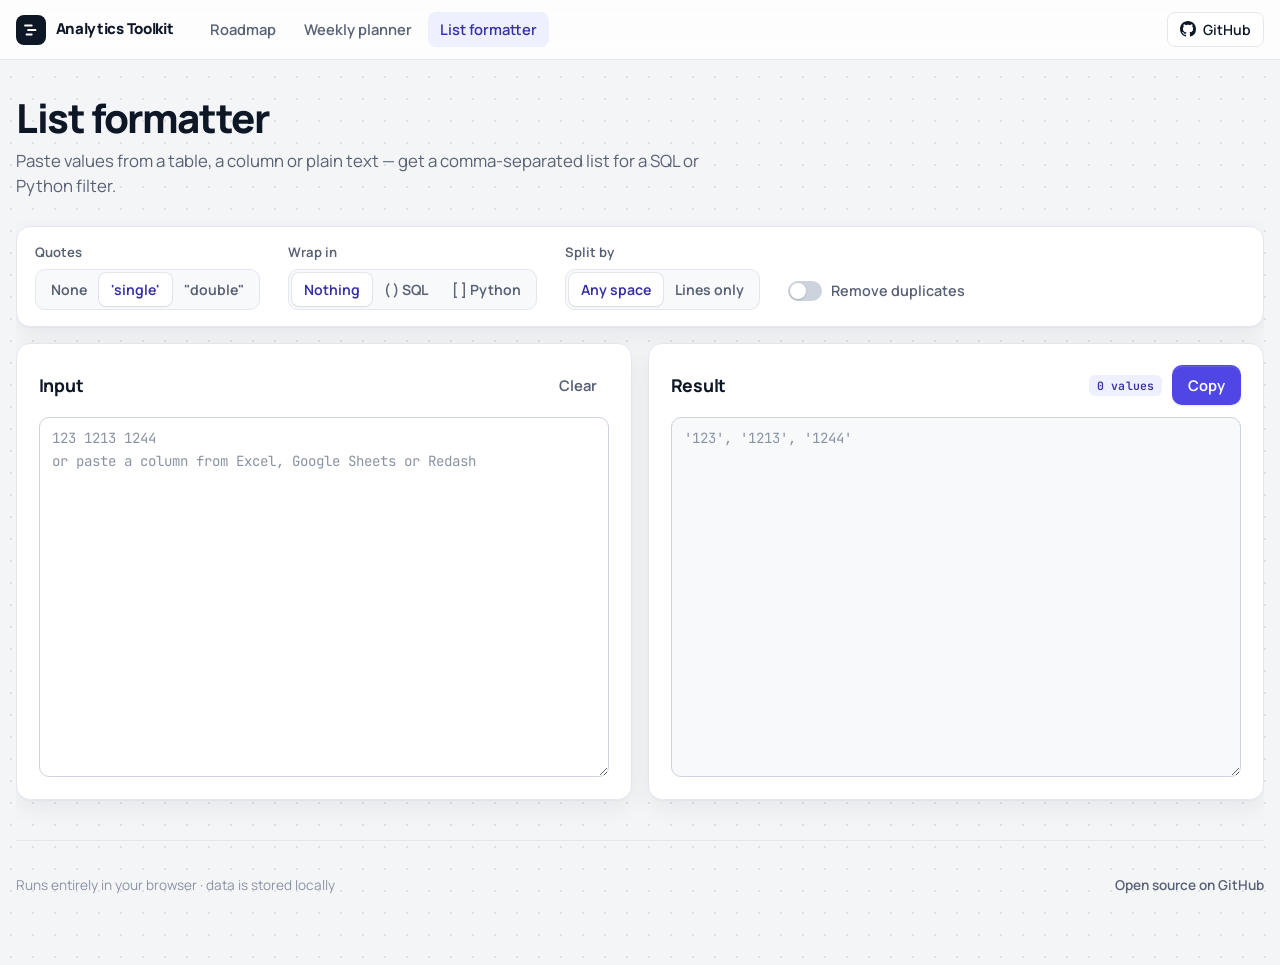
==== list.html @ 094d67ed "Turn the roadmap site into an analytics toolkit - Home page with links to every tool and a shared de" ====
<!DOCTYPE html>
<html lang="en">
<head>
  <meta charset="UTF-8">
  <meta name="viewport" content="width=device-width, initial-scale=1.0">
  <title>List formatter · Analytics Toolkit</title>
  <meta name="description" content="Paste a column or space-separated values and get a comma-separated list for SQL or Python filters.">
  <link rel="preconnect" href="https://fonts.googleapis.com">
  <link rel="preconnect" href="https://fonts.gstatic.com" crossorigin>
  <link href="https://fonts.googleapis.com/css2?family=JetBrains+Mono:wght@400;500;600&family=Manrope:wght@400;500;600;700;800&display=swap" rel="stylesheet">
  <link rel="stylesheet" href="css/base.css">
  <link rel="stylesheet" href="css/list.css">
</head>
<body>
  <header class="topnav">
    <div class="topnav-inner">
      <a class="brand" href="index.html">
        <span class="brand-mark" aria-hidden="true">
          <svg viewBox="0 0 24 24" fill="none" stroke="currentColor" stroke-width="2.4" stroke-linecap="round"><path d="M4 6h9M8 12h10M6 18h7"/></svg>
        </span>
        <span class="brand-name">Analytics Toolkit</span>
      </a>
      <nav class="nav-links" aria-label="Tools">
        <a href="roadmap.html">Roadmap</a>
        <a href="planner.html">Weekly planner</a>
        <a href="list.html" aria-current="page">List formatter</a>
      </nav>
      <span class="nav-spacer"></span>
      <a class="nav-github" href="https://github.com/Renarion/roadmap-toolkit" target="_blank" rel="noopener">
        <svg viewBox="0 0 16 16" fill="currentColor" aria-hidden="true"><path d="M8 0C3.58 0 0 3.58 0 8c0 3.54 2.29 6.53 5.47 7.59.4.07.55-.17.55-.38 0-.19-.01-.82-.01-1.49-2.01.37-2.53-.49-2.69-.94-.09-.23-.48-.94-.82-1.13-.28-.15-.68-.52-.01-.53.63-.01 1.08.58 1.23.82.72 1.21 1.87.87 2.33.66.07-.52.28-.87.51-1.07-1.78-.2-3.64-.89-3.64-3.95 0-.87.31-1.59.82-2.15-.08-.2-.36-1.02.08-2.12 0 0 .67-.21 2.2.82.64-.18 1.32-.27 2-.27.68 0 1.36.09 2 .27 1.53-1.04 2.2-.82 2.2-.82.44 1.1.16 1.92.08 2.12.51.56.82 1.27.82 2.15 0 3.07-1.87 3.75-3.65 3.95.29.25.54.73.54 1.48 0 1.07-.01 1.93-.01 2.2 0 .21.15.46.55.38A8.013 8.013 0 0016 8c0-4.42-3.58-8-8-8z"/></svg>
        <span>GitHub</span>
      </a>
    </div>
  </header>

  <div class="page">
    <header class="page-head">
      <h1>List formatter</h1>
      <p class="lead">Paste values from a table, a column or plain text — get a comma-separated list for a SQL or Python filter.</p>
    </header>

    <main class="list-tool">
      <section class="panel options" aria-label="Format options">
        <div class="option">
          <span class="field-label" id="quotes-label">Quotes</span>
          <div class="segmented" role="radiogroup" aria-labelledby="quotes-label">
            <label><input type="radio" name="quotes" value="none"><span>None</span></label>
            <label><input type="radio" name="quotes" value="single" checked><span>'single'</span></label>
            <label><input type="radio" name="quotes" value="double"><span>"double"</span></label>
          </div>
        </div>
        <div class="option">
          <span class="field-label" id="wrap-label">Wrap in</span>
          <div class="segmented" role="radiogroup" aria-labelledby="wrap-label">
            <label><input type="radio" name="wrap" value="none" checked><span>Nothing</span></label>
            <label><input type="radio" name="wrap" value="round"><span>( ) SQL</span></label>
            <label><input type="radio" name="wrap" value="square"><span>[ ] Python</span></label>
          </div>
        </div>
        <div class="option">
          <span class="field-label" id="split-label">Split by</span>
          <div class="segmented" role="radiogroup" aria-labelledby="split-label">
            <label title="Spaces, tabs, new lines, commas and semicolons"><input type="radio" name="split" value="any" checked><span>Any space</span></label>
            <label title="Keep spaces inside values, e.g. New York"><input type="radio" name="split" value="lines"><span>Lines only</span></label>
          </div>
        </div>
        <label class="switch"><input type="checkbox" id="dedupe"> Remove duplicates</label>
      </section>

      <div class="io">
        <section class="panel io-panel">
          <div class="io-head">
            <h2><label for="input">Input</label></h2>
            <button type="button" class="btn btn-ghost" id="clear-btn">Clear</button>
          </div>
          <textarea id="input" class="input io-text" spellcheck="false" placeholder="123 1213 1244&#10;or paste a column from Excel, Google Sheets or Redash"></textarea>
        </section>

        <section class="panel io-panel">
          <div class="io-head">
            <h2><label for="output">Result</label></h2>
            <span class="badge" id="count">0 values</span>
            <button type="button" class="btn btn-primary" id="copy-btn">Copy</button>
          </div>
          <textarea id="output" class="input io-text" readonly spellcheck="false" placeholder="'123', '1213', '1244'"></textarea>
        </section>
      </div>
    </main>

    <footer class="footer">
      <p>Runs entirely in your browser · data is stored locally</p>
      <p><a href="https://github.com/Renarion/roadmap-toolkit" target="_blank" rel="noopener">Open source on GitHub</a></p>
    </footer>
  </div>

  <p class="toast" id="toast" hidden role="status"></p>

  <script src="js/list.js"></script>
</body>
</html>
---- css/base.css ----
/*
 * Analytics Toolkit — shared design system.
 * Every page loads this file first; page styles only add layout and widgets.
 * Chart colors are read from the --chart-* tokens by js/roadmap.js, so keep them as hex.
 */

:root {
  --bg: #f4f5f7;
  --bg-dot: #dcdfe6;
  --surface: #ffffff;
  --surface-2: #f8f9fb;
  --ink: #0e1726;
  --ink-soft: #586174;
  --ink-faint: #8a93a3;
  --line: #e4e7ec;
  --line-strong: #cdd3dc;

  --accent: #4f46e5;
  --accent-deep: #3730a3;
  --accent-soft: #eef0ff;
  --accent-ring: rgba(79, 70, 229, 0.2);

  --danger: #d92d20;
  --danger-soft: #fef3f2;
  --success: #079455;
  --success-soft: #ecfdf3;

  --chart-bar: #4f46e5;
  --chart-bar-stroke: #3730a3;
  --chart-grid: #e4e7ec;
  --chart-axis: #8a93a3;
  --chart-band-a: #eef0ff;
  --chart-band-b: #f8f9fb;

  --font: "Manrope", system-ui, -apple-system, "Segoe UI", sans-serif;
  --mono: "JetBrains Mono", ui-monospace, SFMono-Regular, Menlo, monospace;

  --radius: 14px;
  --radius-sm: 10px;
  --radius-xs: 7px;
  --shadow-sm: 0 1px 2px rgba(16, 24, 40, 0.05);
  --shadow: 0 1px 2px rgba(16, 24, 40, 0.04), 0 8px 24px rgba(16, 24, 40, 0.06);
  --shadow-pop: 0 18px 48px rgba(16, 24, 40, 0.16);

  --max: 1560px;
  --form-max: 980px;
  --nav-h: 60px;
}

*,
*::before,
*::after {
  box-sizing: border-box;
}

html {
  scroll-behavior: smooth;
  overflow-x: hidden;
}

body {
  margin: 0;
  min-height: 100vh;
  overflow-x: hidden;
  font-family: var(--font);
  font-size: 15px;
  line-height: 1.5;
  color: var(--ink);
  background-color: var(--bg);
  background-image: radial-gradient(var(--bg-dot) 1px, transparent 1px);
  background-size: 22px 22px;
  -webkit-font-smoothing: antialiased;
}

button,
input,
textarea,
select {
  font: inherit;
  color: inherit;
}

button {
  cursor: pointer;
}

a {
  color: var(--accent);
  text-decoration: none;
}

a:hover {
  color: var(--accent-deep);
}

:focus-visible {
  outline: 2px solid var(--accent);
  outline-offset: 2px;
}

/* ---------- Top navigation ---------- */

.topnav {
  position: sticky;
  top: 0;
  z-index: 40;
  height: var(--nav-h);
  border-bottom: 1px solid var(--line);
  background: rgba(255, 255, 255, 0.82);
  backdrop-filter: saturate(1.4) blur(10px);
}

.topnav-inner {
  display: flex;
  align-items: center;
  gap: 1.5rem;
  width: min(100% - 2rem, var(--max));
  height: 100%;
  margin: 0 auto;
}

.brand {
  display: inline-flex;
  align-items: center;
  gap: 0.6rem;
  color: var(--ink);
  font-weight: 800;
  letter-spacing: -0.02em;
  white-space: nowrap;
}

.brand:hover {
  color: var(--ink);
}

.brand-mark {
  display: grid;
  place-items: center;
  width: 30px;
  height: 30px;
  border-radius: 8px;
  background: var(--ink);
  color: #fff;
}

.brand-mark svg {
  width: 18px;
  height: 18px;
}

.nav-links {
  display: flex;
  align-items: center;
  gap: 0.25rem;
  min-width: 0;
  overflow-x: auto;
}

.nav-links a {
  padding: 0.4rem 0.75rem;
  border-radius: 8px;
  color: var(--ink-soft);
  font-weight: 600;
  font-size: 0.92rem;
  white-space: nowrap;
}

.nav-links a:hover {
  background: var(--surface-2);
  color: var(--ink);
}

.nav-links a[aria-current="page"] {
  background: var(--accent-soft);
  color: var(--accent-deep);
}

.nav-spacer {
  flex: 1;
}

.nav-github {
  display: inline-flex;
  align-items: center;
  gap: 0.45rem;
  padding: 0.4rem 0.75rem;
  border: 1px solid var(--line);
  border-radius: 8px;
  background: var(--surface);
  color: var(--ink);
  font-weight: 600;
  font-size: 0.88rem;
  white-space: nowrap;
}

.nav-github:hover {
  border-color: var(--line-strong);
  color: var(--ink);
}

.nav-github svg {
  width: 16px;
  height: 16px;
}

/* ---------- Page shell ---------- */

.page {
  width: min(100% - 2rem, var(--max));
  max-width: 100%;
  margin: 0 auto;
  padding: 2.25rem 0 3.5rem;
  overflow-x: clip;
}

.page-head {
  margin-bottom: 1.75rem;
  animation: rise 0.45s ease both;
}

.eyebrow {
  display: inline-flex;
  align-items: center;
  gap: 0.5rem;
  margin: 0 0 0.75rem;
  color: var(--ink-soft);
  font-family: var(--mono);
  font-size: 0.75rem;
  font-weight: 600;
  letter-spacing: 0.08em;
  text-transform: uppercase;
}

.eyebrow::before {
  content: "";
  width: 8px;
  height: 8px;
  border-radius: 2px;
  background: var(--accent);
}

.page-head h1 {
  margin: 0 0 0.5rem;
  font-size: clamp(1.75rem, 3.2vw, 2.5rem);
  font-weight: 800;
  letter-spacing: -0.035em;
  line-height: 1.1;
}

.lead {
  margin: 0;
  max-width: 44rem;
  color: var(--ink-soft);
  font-size: 1.05rem;
}

.mono {
  font-family: var(--mono);
}

/* ---------- Surfaces ---------- */

.panel {
  min-width: 0;
  max-width: 100%;
  padding: 1.35rem;
  border: 1px solid var(--line);
  border-radius: var(--radius);
  background: var(--surface);
  box-shadow: var(--shadow);
  animation: rise 0.5s ease both;
}

.panel-head {
  display: flex;
  flex-wrap: wrap;
  align-items: center;
  justify-content: space-between;
  gap: 0.75rem;
  margin-bottom: 1.1rem;
}

.panel-head h2,
.panel h2 {
  margin: 0;
  font-size: 1.1rem;
  font-weight: 750;
  letter-spacing: -0.015em;
}

.panel h3 {
  margin: 0;
  font-size: 1rem;
  font-weight: 700;
  letter-spacing: -0.01em;
}

.hint {
  margin: 0;
  color: var(--ink-soft);
  font-size: 0.9rem;
}

.badge {
  display: inline-flex;
  align-items: center;
  gap: 0.3rem;
  padding: 0.12rem 0.5rem;
  border-radius: 6px;
  background: var(--accent-soft);
  color: var(--accent-deep);
  font-family: var(--mono);
  font-size: 0.72rem;
  font-weight: 600;
  letter-spacing: 0.02em;
}

/* ---------- Buttons ---------- */

.btn {
  display: inline-flex;
  align-items: center;
  justify-content: center;
  gap: 0.4rem;
  min-height: 2.5rem;
  padding: 0.5rem 0.95rem;
  border: 1px solid transparent;
  border-radius: var(--radius-sm);
  font-weight: 650;
  font-size: 0.92rem;
  line-height: 1.2;
  white-space: nowrap;
  transition: background 0.15s ease, border-color 0.15s ease, color 0.15s ease,
    box-shadow 0.15s ease, transform 0.1s ease;
}

.btn:active {
  transform: translateY(1px);
}

.btn:disabled {
  cursor: not-allowed;
  opacity: 0.55;
}

.btn-primary {
  background: var(--accent);
  color: #fff;
  box-shadow: 0 1px 2px rgba(16, 24, 40, 0.1), inset 0 1px 0 rgba(255, 255, 255, 0.12);
}

.btn-primary:hover {
  background: var(--accent-deep);
}

.btn-secondary {
  border-color: var(--line-strong);
  background: var(--surface);
  color: var(--ink);
  box-shadow: var(--shadow-sm);
}

.btn-secondary:hover {
  border-color: var(--accent);
  color: var(--accent-deep);
}

.btn-ghost {
  min-height: 2.2rem;
  padding: 0.35rem 0.7rem;
  background: transparent;
  color: var(--ink-soft);
}

.btn-ghost:hover {
  background: var(--surface-2);
  color: var(--ink);
}

.btn-tiny {
  min-height: 1.9rem;
  padding: 0.2rem 0.6rem;
  border: 1px solid var(--line);
  border-radius: var(--radius-xs);
  background: var(--surface);
  color: var(--ink-soft);
  font-size: 0.82rem;
}

.btn-tiny:hover {
  border-color: var(--accent);
  color: var(--accent-deep);
}

.btn-icon {
  min-width: 2.2rem;
  padding-inline: 0.5rem;
}

.btn-danger-text {
  color: var(--danger);
}

.btn-danger-text:hover {
  border-color: transparent;
  background: var(--danger-soft);
  color: var(--danger);
}

.btn-group {
  display: inline-flex;
  align-items: stretch;
  border: 1px solid var(--line-strong);
  border-radius: var(--radius-sm);
  background: var(--surface);
  box-shadow: var(--shadow-sm);
  overflow: hidden;
}

.btn-group .btn {
  min-height: 2.3rem;
  border: 0;
  border-radius: 0;
  background: transparent;
  box-shadow: none;
  color: var(--ink);
}

.btn-group .btn + .btn {
  border-left: 1px solid var(--line);
}

.btn-group .btn:hover {
  background: var(--accent-soft);
  color: var(--accent-deep);
}

/* Segmented control: a group of radio buttons styled as one switch. */
.segmented {
  display: inline-flex;
  padding: 3px;
  border: 1px solid var(--line);
  border-radius: var(--radius-sm);
  background: var(--surface-2);
}

.segmented label {
  position: relative;
  cursor: pointer;
}

.segmented input {
  position: absolute;
  opacity: 0;
  pointer-events: none;
}

.segmented span {
  display: block;
  padding: 0.35rem 0.75rem;
  border-radius: var(--radius-xs);
  color: var(--ink-soft);
  font-size: 0.88rem;
  font-weight: 650;
  white-space: nowrap;
  transition: background 0.15s ease, color 0.15s ease, box-shadow 0.15s ease;
}

.segmented label:hover span {
  color: var(--ink);
}

.segmented input:checked + span {
  background: var(--surface);
  color: var(--accent-deep);
  box-shadow: var(--shadow-sm), 0 0 0 1px var(--line);
}

.segmented input:focus-visible + span {
  outline: 2px solid var(--accent);
  outline-offset: 1px;
}

/* ---------- Form fields ---------- */

.field {
  display: grid;
  gap: 0.35rem;
}

.field label,
.field-label {
  color: var(--ink-soft);
  font-size: 0.82rem;
  font-weight: 650;
}

.input,
.field input,
.field textarea {
  width: 100%;
  min-height: 2.6rem;
  padding: 0.55rem 0.8rem;
  border: 1px solid var(--line-strong);
  border-radius: var(--radius-sm);
  background: var(--surface);
  color: var(--ink);
  transition: border-color 0.15s ease, box-shadow 0.15s ease;
}

.input:focus,
.field input:focus,
.field textarea:focus {
  outline: none;
  border-color: var(--accent);
  box-shadow: 0 0 0 3px var(--accent-ring);
}

.input::placeholder,
.field input::placeholder,
.field textarea::placeholder {
  color: var(--ink-faint);
}

.field.has-error input {
  border-color: var(--danger);
  background: var(--danger-soft);
}

.field-error,
.form-error,
.render-error {
  margin: 0;
  color: var(--danger);
  font-size: 0.84rem;
}

.form-error,
.render-error {
  padding: 0.7rem 0.85rem;
  border-radius: var(--radius-sm);
  background: var(--danger-soft);
}

.switch {
  display: inline-flex;
  align-items: center;
  gap: 0.55rem;
  color: var(--ink-soft);
  font-size: 0.9rem;
  font-weight: 600;
  cursor: pointer;
  user-select: none;
}

.switch input {
  appearance: none;
  position: relative;
  width: 34px;
  height: 20px;
  margin: 0;
  border-radius: 999px;
  background: var(--line-strong);
  cursor: pointer;
  transition: background 0.15s ease;
}

.switch input::after {
  content: "";
  position: absolute;
  top: 2px;
  left: 2px;
  width: 16px;
  height: 16px;
  border-radius: 50%;
  background: #fff;
  box-shadow: 0 1px 2px rgba(16, 24, 40, 0.2);
  transition: transform 0.15s ease;
}

.switch input:checked {
  background: var(--accent);
}

.switch input:checked::after {
  transform: translateX(14px);
}

/* ---------- Feedback ---------- */

.toast {
  position: fixed;
  left: 50%;
  bottom: 1.5rem;
  z-index: 70;
  padding: 0.6rem 1rem;
  border-radius: var(--radius-sm);
  background: var(--ink);
  color: #fff;
  font-weight: 600;
  font-size: 0.9rem;
  box-shadow: var(--shadow-pop);
  transform: translateX(-50%);
  animation: rise 0.2s ease both;
}

.toast[hidden] {
  display: none;
}

.loader-overlay {
  position: fixed;
  inset: 0;
  z-index: 50;
  display: grid;
  place-items: center;
  background: rgba(14, 23, 38, 0.25);
  backdrop-filter: blur(3px);
}

.loader-overlay[hidden] {
  display: none !important;
}

.loader-card {
  display: grid;
  justify-items: center;
  gap: 0.9rem;
  min-width: min(90vw, 260px);
  padding: 1.4rem 1.5rem;
  border-radius: var(--radius);
  background: var(--surface);
  box-shadow: var(--shadow-pop);
  text-align: center;
}

.loader-card p {
  margin: 0;
  font-weight: 650;
}

.loader-spinner {
  width: 2.2rem;
  height: 2.2rem;
  border: 3px solid var(--accent-soft);
  border-top-color: var(--accent);
  border-radius: 50%;
  animation: spin 0.75s linear infinite;
}

.footer {
  display: flex;
  flex-wrap: wrap;
  justify-content: space-between;
  gap: 0.5rem 1.5rem;
  margin-top: 2.5rem;
  padding-top: 1.25rem;
  border-top: 1px solid var(--line);
  color: var(--ink-faint);
  font-size: 0.85rem;
}

.footer a {
  color: var(--ink-soft);
  font-weight: 600;
}

/* ---------- Motion ---------- */

@keyframes spin {
  to {
    transform: rotate(360deg);
  }
}

@keyframes rise {
  from {
    opacity: 0;
    transform: translateY(8px);
  }
  to {
    opacity: 1;
    transform: translateY(0);
  }
}

@media (max-width: 640px) {
  .topnav-inner {
    gap: 0.75rem;
  }

  .brand-name {
    display: none;
  }

  .nav-github span {
    display: none;
  }

  .page {
    width: min(100% - 1.25rem, var(--max));
    padding-top: 1.5rem;
  }

  .panel {
    padding: 1rem;
  }
}

@media (prefers-reduced-motion: reduce) {
  *,
  *::before,
  *::after {
    animation: none !important;
    transition: none !important;
  }
}
---- css/list.css ----
/* List formatter page. Shared tokens and components live in base.css. */

.list-tool {
  display: grid;
  gap: 1rem;
}

.options {
  display: flex;
  flex-wrap: wrap;
  align-items: flex-end;
  gap: 1rem 1.75rem;
  padding: 1rem 1.15rem;
}

.option {
  display: grid;
  gap: 0.4rem;
}

.options .switch {
  min-height: 2.35rem;
}

.io {
  display: grid;
  grid-template-columns: repeat(2, minmax(0, 1fr));
  gap: 1rem;
}

.io-panel {
  display: flex;
  flex-direction: column;
  gap: 0.75rem;
}

.io-head {
  display: flex;
  align-items: center;
  gap: 0.6rem;
  min-height: 2.5rem;
}

.io-head h2 {
  margin-right: auto;
}

.io-text {
  flex: 1;
  min-height: 360px;
  font-family: var(--mono);
  font-size: 0.88rem;
  line-height: 1.6;
  resize: vertical;
}

.io-text[readonly] {
  background: var(--surface-2);
}

@media (max-width: 860px) {
  .io {
    grid-template-columns: 1fr;
  }

  .io-text {
    min-height: 200px;
  }
}
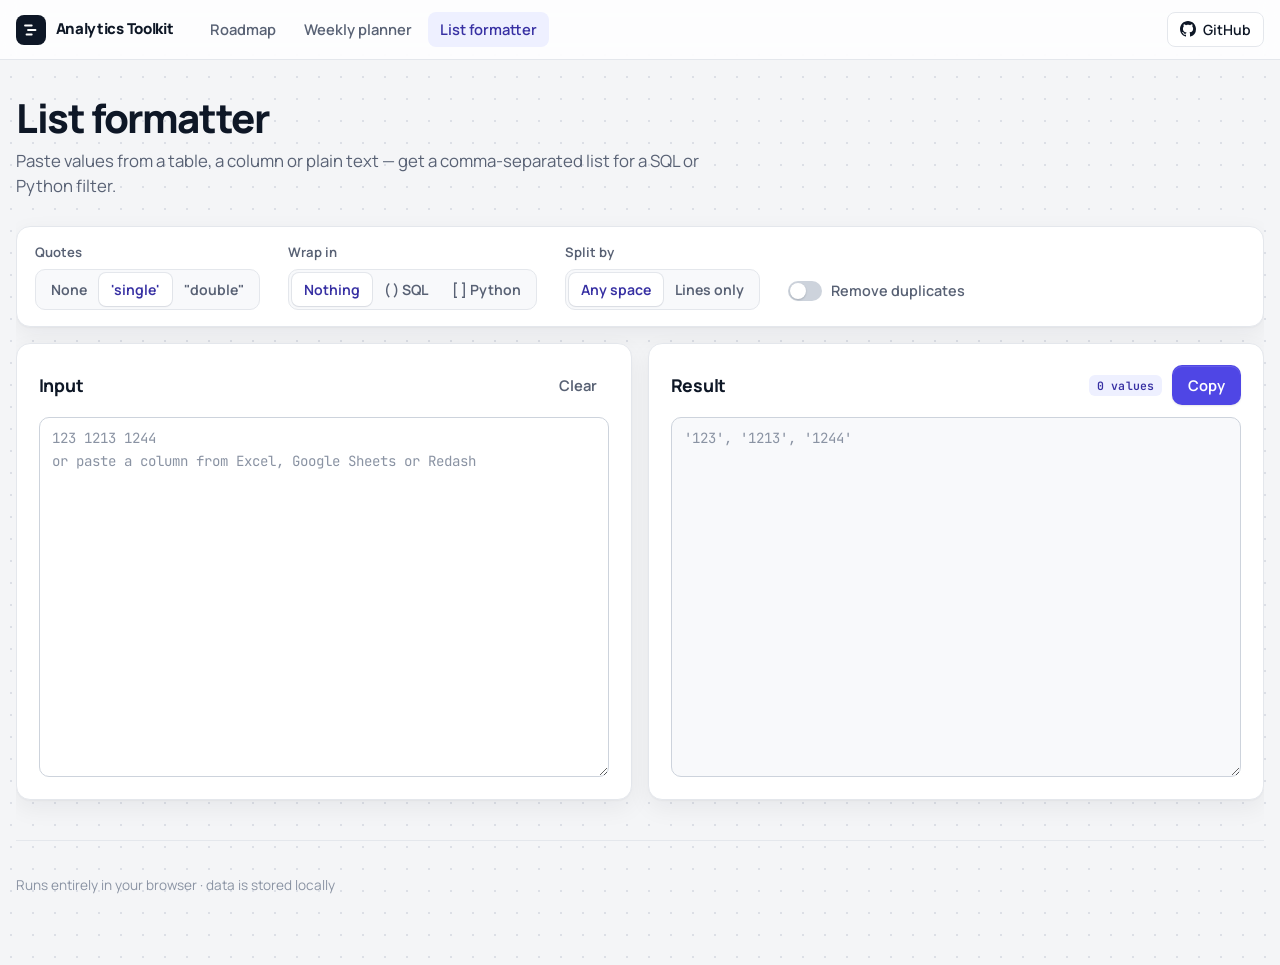
==== commit 0ee110ca: "Rename to analytics-toolkit, add favicon, polish header and planner - Point links and the Pages URL " ====
--- a/list.html
+++ b/list.html
@@ -8,6 +8,7 @@
   <link rel="preconnect" href="https://fonts.googleapis.com">
   <link rel="preconnect" href="https://fonts.gstatic.com" crossorigin>
   <link href="https://fonts.googleapis.com/css2?family=JetBrains+Mono:wght@400;500;600&family=Manrope:wght@400;500;600;700;800&display=swap" rel="stylesheet">
+  <link rel="icon" href="favicon.svg" type="image/svg+xml">
   <link rel="stylesheet" href="css/base.css">
   <link rel="stylesheet" href="css/list.css">
 </head>
@@ -26,7 +27,7 @@
         <a href="list.html" aria-current="page">List formatter</a>
       </nav>
       <span class="nav-spacer"></span>
-      <a class="nav-github" href="https://github.com/Renarion/roadmap-toolkit" target="_blank" rel="noopener">
+      <a class="nav-github" href="https://github.com/Renarion/analytics-toolkit" target="_blank" rel="noopener">
         <svg viewBox="0 0 16 16" fill="currentColor" aria-hidden="true"><path d="M8 0C3.58 0 0 3.58 0 8c0 3.54 2.29 6.53 5.47 7.59.4.07.55-.17.55-.38 0-.19-.01-.82-.01-1.49-2.01.37-2.53-.49-2.69-.94-.09-.23-.48-.94-.82-1.13-.28-.15-.68-.52-.01-.53.63-.01 1.08.58 1.23.82.72 1.21 1.87.87 2.33.66.07-.52.28-.87.51-1.07-1.78-.2-3.64-.89-3.64-3.95 0-.87.31-1.59.82-2.15-.08-.2-.36-1.02.08-2.12 0 0 .67-.21 2.2.82.64-.18 1.32-.27 2-.27.68 0 1.36.09 2 .27 1.53-1.04 2.2-.82 2.2-.82.44 1.1.16 1.92.08 2.12.51.56.82 1.27.82 2.15 0 3.07-1.87 3.75-3.65 3.95.29.25.54.73.54 1.48 0 1.07-.01 1.93-.01 2.2 0 .21.15.46.55.38A8.013 8.013 0 0016 8c0-4.42-3.58-8-8-8z"/></svg>
         <span>GitHub</span>
       </a>
@@ -88,9 +89,7 @@
     </main>
 
     <footer class="footer">
-      <p>Runs entirely in your browser · data is stored locally</p>
-      <p><a href="https://github.com/Renarion/roadmap-toolkit" target="_blank" rel="noopener">Open source on GitHub</a></p>
-    </footer>
+      <p>Runs entirely in your browser · data is stored locally</p>    </footer>
   </div>
 
   <p class="toast" id="toast" hidden role="status"></p>
